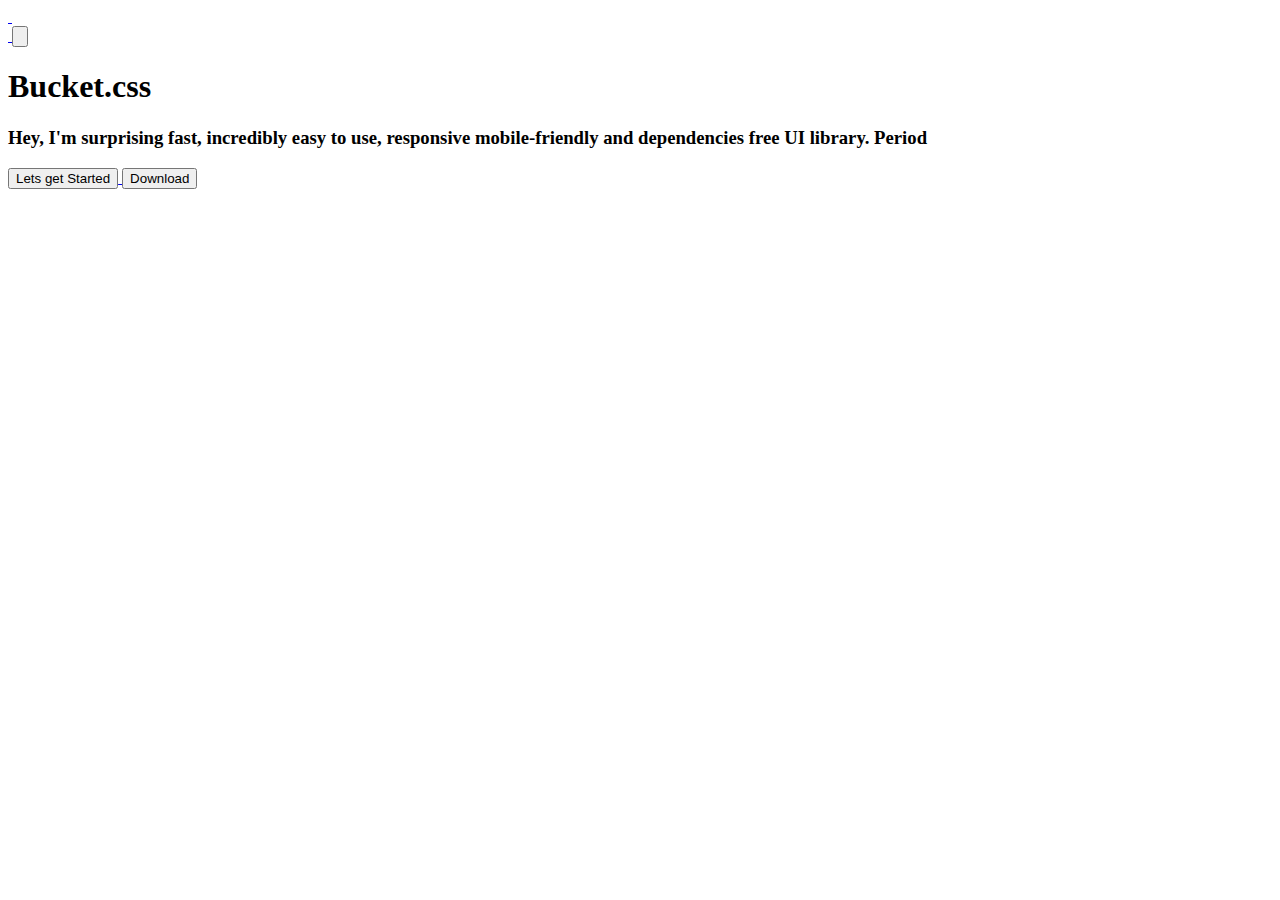
==== index.html @ 5737fb3f "resolve ui issues" ====
<!DOCTYPE html>
<html lang="en">
<head>
    <meta charset="UTF-8">
    <meta http-equiv="X-UA-Compatible" content="IE=edge">
    <meta name="viewport" content="width=device-width, initial-scale=1.0">
    <link rel="preconnect" href="https://fonts.gstatic.com">
    <link href="https://fonts.googleapis.com/css2?family=Lato:wght@300;400;700&display=swap" rel="stylesheet">
    <link rel="stylesheet" href="./css/prism.css">
    <link rel="stylesheet" href="./css/bucket.css">
    <link rel="stylesheet" href="./css/home.css">
    <link rel="shortcut icon" href="./assests/favicon.svg" type="image/x-icon">
    <meta name="color-scheme" content="dark light">
    <title>Bucket CSS | Home</title>
</head>
<body>
<main class="col w12  jst-ctr alg-ctr">
    <div class="pos-f-l bck">
        <a href="../index.html">
            <img src="../assests/bucket-logo.svg" class="md-hide" alt="">
            <img src="../assests/favicon.svg" class="md-dis" alt="">
        </a>
    </div>
    <div class="pos-f-r row">
        <a href="https://github.com/GagandeepSingh0115/bucket.css" target="_blank" class="link-btn mag-r-8 "  >
            <img src="./assests/github.svg" alt="">
        </a>
        <button class="link-btn" id='theme-toggle'>
            <img src="../assests/moon.svg" id='toogle-img' alt="">
        </button>
    </div>
    <h1>Bucket.css</h1>
    <h3 class=" sm-w10 w6 txt-ctr" >Hey, I'm surprising fast, incredibly easy to use, responsive mobile-friendly and dependencies free UI library. Period</h3>
    <div class="row sm-w12 md-w6 w4 jst-ctr mag-t-16 ">
        <a href="./documentation/index.html" class="mag-r-16">
            <button class="btn-pry-fil" >Lets get Started</button>
        </a>
        <a href="./bucket-css.rar" download>
            <button class="btn-pry" > Download </button>
        </a>
    </div>
</main>
    <script src="./js/darkmode.js" ></script>
</body>
</html>
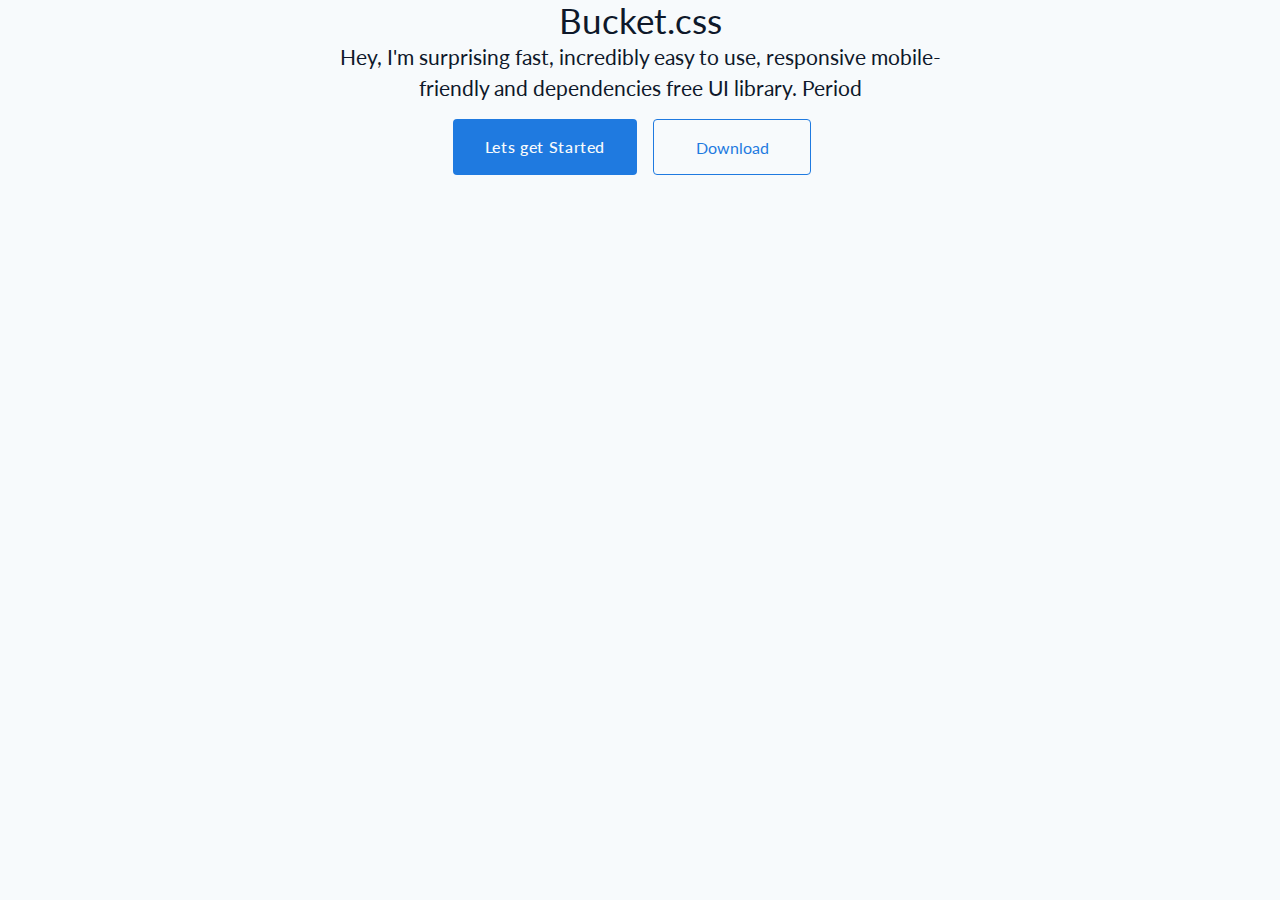
==== commit 08666785: "issues fixes" ====
--- a/index.html
+++ b/index.html
@@ -15,28 +15,28 @@
 </head>
 <body>
 <main class="col w12  jst-ctr alg-ctr">
-    <div class="pos-f-l bck">
+    <header class=" header w12 pos-f-t row alg-ctr jst-spa-btw pad-16">
         <a href="../index.html">
             <img src="../assests/bucket-logo.svg" class="md-hide" alt="">
             <img src="../assests/favicon.svg" class="md-dis" alt="">
         </a>
-    </div>
-    <div class="pos-f-r row">
-        <a href="https://github.com/GagandeepSingh0115/bucket.css" target="_blank" class="link-btn mag-r-8 "  >
-            <img src="./assests/github.svg" alt="">
-        </a>
-        <button class="link-btn" id='theme-toggle'>
-            <img src="../assests/moon.svg" id='toogle-img' alt="">
-        </button>
-    </div>
+        <div class="row">
+            <a href="https://github.com/GagandeepSingh0115/bucket.css" target="_blank" class="link-btn mag-r-8 "  >
+                <img src="../assests/github.svg" alt="">
+            </a>
+            <button class="link-btn" id='theme-toggle'>
+                <img src="../assests/moon.svg" id='toogle-img' alt="">
+            </button>
+        </div>
+    </header>
     <h1>Bucket.css</h1>
     <h3 class=" sm-w10 w6 txt-ctr" >Hey, I'm surprising fast, incredibly easy to use, responsive mobile-friendly and dependencies free UI library. Period</h3>
     <div class="row sm-w12 md-w6 w4 jst-ctr mag-t-16 ">
-        <a href="./documentation/index.html" class="mag-r-16">
-            <button class="btn-pry-fil" >Lets get Started</button>
-        </a>
-        <a href="./bucket-css.rar" download>
-            <button class="btn-pry" > Download </button>
+        <button onclick="window.location.href='./documentation/index.html'" class="btn-pry-fil bor-rad-4 row jst-ctr alg-ctr mag-r-16">
+            Lets get Started
+        </button>
+        <a class="btn-pry bor-rad-4 row jst-ctr alg-ctr mag-r-16"  download="./bucket-css.rar" >
+            Download
         </a>
     </div>
 </main>
--- a/css/bucket.css
+++ b/css/bucket.css
@@ -0,0 +1,149 @@
+@import url('./helper.css');
+@import url('./components.css');
+*{
+    padding: 0px;
+    margin: 0px;
+    box-sizing: border-box;
+}
+
+body{
+
+    --primary-dark: #1E40AF;
+    --primary-default: #1f7ae0;
+    --primary-light:#3B82F6;
+
+    --grey-dark:#374151;
+    --grey-default:#6B7280;
+    --grey-light:#D1D5DB;
+    --grey-opac:#d1d5db7e;
+
+
+    --red-dark:#B91C1C;
+    --red-default:#DC2626;
+    --red-light:#EF4444;
+
+    --yellow-dark:#FACC15;
+    --yellow-default:#FACC15;
+    --yellow-light:#FDE047;
+
+    --green-dark:#166534;
+    --green-default:#16A34A;
+    --green-light:#22C55E;
+    
+    --sm-pd: 0.5rem 3vw;
+    
+    --black:#111827;
+    --inner-text:#f7fafc;
+    --background:#f7fafc;
+    --inner-backgound: transparent ;
+    --foreground:#0e182a;
+    font-family: 'Lato', sans-serif;
+    background-color: var(--background);
+    color: var(--foreground);
+    font-size:16px;
+}
+body.dark-theme{
+    --primary-dark: #1E40AF;
+    --primary-default: #1f7ae0;
+    --primary-light:#3B82F6;
+
+    --grey-dark:#111827;
+    --grey-default:#f7fafce1;
+    --grey-light:#a5a9af85;
+    --grey-opac:#a5a9afb4;
+    
+    --red-dark:#991B1B;
+    --red-default:#B91C1C;
+    --red-light:#DC2626;
+
+    --yellow-dark:#92400E;
+    --yellow-default:#B45309;
+    --yellow-light:#D97706;
+
+    --green-dark:#065F46;
+    --green-default:#047857;
+    --green-light:#059669;
+    
+    --black:#0e182a;
+    --inner-text:#f7fafc;
+    --background:#0e182a;
+    --inner-backgound:#142138;
+    --foreground:#f7fafc;
+    
+    --sm-pd: 0.5rem 3vw;
+    font-family: 'Lato', sans-serif;
+    background-color: var(--background);
+    color: var(--foreground);
+    font-size:16px;
+}
+
+@media (prefers-color-scheme: dark) {
+    body {
+        --primary-dark: #1E40AF;
+        --primary-default: #1f7ae0;
+        --primary-light:#3B82F6;
+
+        --grey-dark:#111827;
+        --grey-default:#f7fafce1;
+        --grey-light:#a5a9af85;
+        --grey-opac:#37415150;
+        
+        --red-dark:#991B1B;
+        --red-default:#B91C1C;
+        --red-light:#DC2626;
+
+        --yellow-dark:#92400E;
+        --yellow-default:#B45309;
+        --yellow-light:#D97706;
+
+        --green-dark:#065F46;
+        --green-default:#047857;
+        --green-light:#059669;
+        
+        --black:#0e182a;
+        --inner-text:#f7fafc;
+        --background:#0e182a;
+        --foreground:#f7fafc;
+        
+        --sm-pd: 0.5rem 3vw;
+        font-family: 'Lato', sans-serif;
+        background-color: var(--background);
+        color: var(--foreground);
+        font-size:16px;
+    }
+
+    body.light-theme {
+        --primary-dark: #1E40AF;
+        --primary-default: #1f7ae0;
+        --primary-light:#3B82F6;
+
+        --grey-dark:#374151;
+        --grey-default:#6B7280;
+        --grey-light:#D1D5DB;
+        --grey-opac:#d1d5db7e;
+
+
+        --red-dark:#B91C1C;
+        --red-default:#DC2626;
+        --red-light:#EF4444;
+
+        --yellow-dark:#FACC15;
+        --yellow-default:#FACC15;
+        --yellow-light:#FDE047;
+
+        --green-dark:#166534;
+        --green-default:#16A34A;
+        --green-light:#22C55E;
+        
+        --sm-pd: 0.5rem 3vw;
+        
+        --black:#111827;
+        --inner-text:#f7fafc;
+        --background:#f7fafc;
+        --foreground:#0e182a;
+        font-family: 'Lato', sans-serif;
+        background-color: var(--background);
+        color: var(--foreground);
+        font-size:16px;
+    }
+}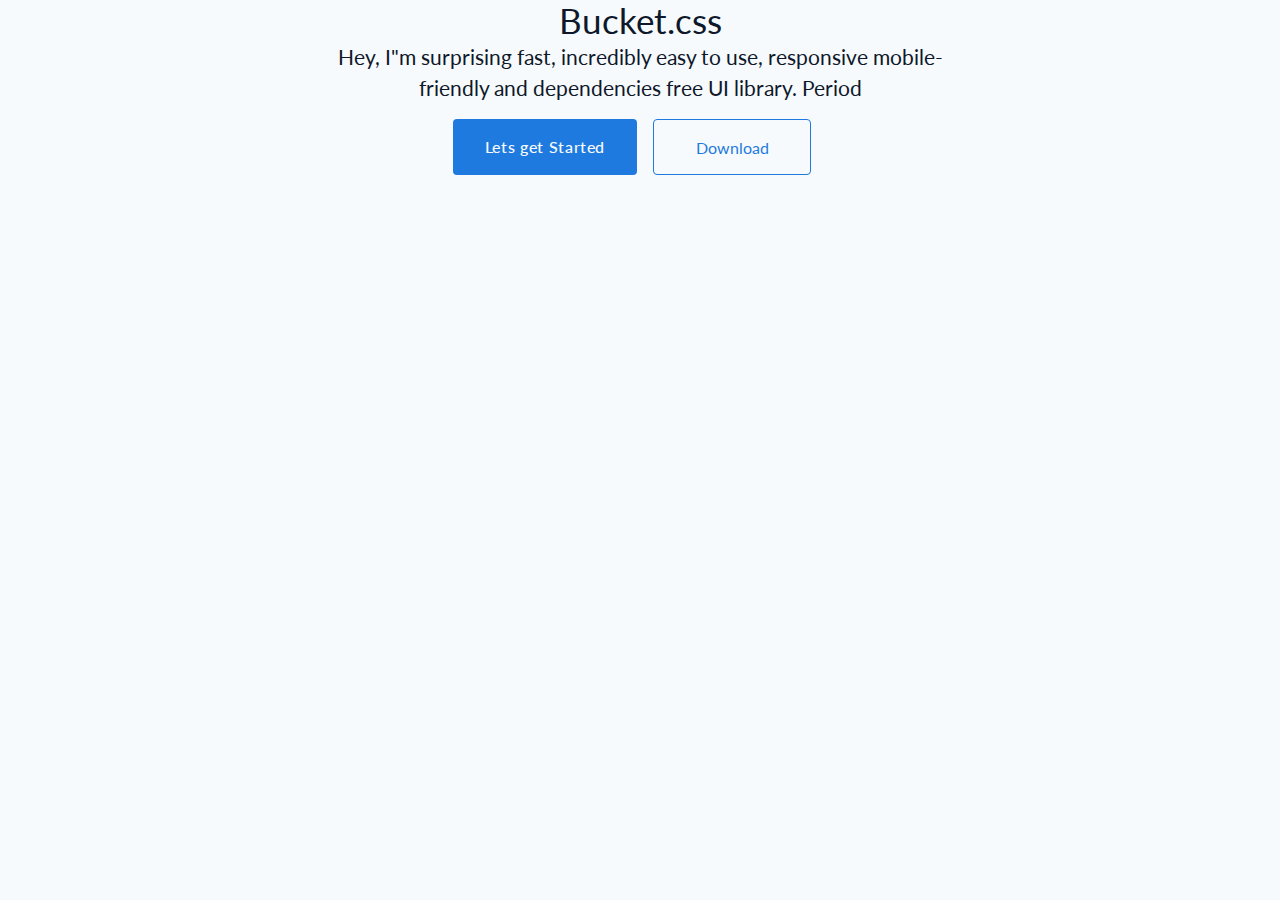
==== commit 0055175c: "name issues fixes" ====
--- a/index.html
+++ b/index.html
@@ -6,36 +6,36 @@
     <meta name="viewport" content="width=device-width, initial-scale=1.0">
     <link rel="preconnect" href="https://fonts.gstatic.com">
     <link href="https://fonts.googleapis.com/css2?family=Lato:wght@300;400;700&display=swap" rel="stylesheet">
+    <link rel="stylesheet" href="./css/bucket-minify.css">
     <link rel="stylesheet" href="./css/prism.css">
-    <link rel="stylesheet" href="./css/bucket.css">
     <link rel="stylesheet" href="./css/home.css">
     <link rel="shortcut icon" href="./assests/favicon.svg" type="image/x-icon">
     <meta name="color-scheme" content="dark light">
     <title>Bucket CSS | Home</title>
 </head>
 <body>
-<main class="col w12  jst-ctr alg-ctr">
-    <header class=" header w12 pos-f-t row alg-ctr jst-spa-btw pad-16">
+<main class="column w12  justify-center align-center">
+    <header class=" header w12 pos-f-t row align-center justify-spa-btw padding-16">
         <a href="../index.html">
             <img src="../assests/bucket-logo.svg" class="md-hide" alt="">
             <img src="../assests/favicon.svg" class="md-dis" alt="">
         </a>
         <div class="row">
-            <a href="https://github.com/GagandeepSingh0115/bucket.css" target="_blank" class="link-btn mag-r-8 "  >
+            <a href="https://github.com/GagandeepSingh0115/bucket.css" target="_blank" class="btn-link margin-r-8 "  >
                 <img src="../assests/github.svg" alt="">
             </a>
-            <button class="link-btn" id='theme-toggle'>
-                <img src="../assests/moon.svg" id='toogle-img' alt="">
+            <button class="btn-link" id="theme-toggle">
+                <img src="../assests/moon.svg" id="toogle-img" alt="">
             </button>
         </div>
     </header>
     <h1>Bucket.css</h1>
-    <h3 class=" sm-w10 w6 txt-ctr" >Hey, I'm surprising fast, incredibly easy to use, responsive mobile-friendly and dependencies free UI library. Period</h3>
-    <div class="row sm-w12 md-w6 w4 jst-ctr mag-t-16 ">
-        <button onclick="window.location.href='./documentation/index.html'" class="btn-pry-fil bor-rad-4 row jst-ctr alg-ctr mag-r-16">
+    <h3 class=" sm-w10 w6 text-center" >Hey, I"m surprising fast, incredibly easy to use, responsive mobile-friendly and dependencies free UI library. Period</h3>
+    <div class="row sm-w12 md-w6 w4 justify-center margin-t-16 ">
+        <button onclick="window.location.href='./documentation/index.html'" class="btn-pry-fil bor-rad-4 row justify-center align-center margin-r-16">
             Lets get Started
         </button>
-        <a class="btn-pry bor-rad-4 row jst-ctr alg-ctr mag-r-16"  download="./bucket-css.rar" >
+        <a href="./bucket.css.rar" class="btn-pry bor-rad-4 row justify-center align-center margin-r-16"  download="./bucket.css.rar" >
             Download
         </a>
     </div>
--- a/css/bucket-minify.css
+++ b/css/bucket-minify.css
@@ -0,0 +1 @@
+.avatar,.avatar-circle,.avatar-sqaure,.sm-avatar-circle,.sm-avatar-sqaure{position:relative;padding:4px}.avatar-circle>h4,.avatar-sqaure>h4,.sm-avatar-circle>h4{border-radius:50%;background:var(--primary-light);display:-webkit-box;display:-ms-flexbox;display:flex;-webkit-box-pack:center;-ms-flex-pack:center;justify-content:center;-webkit-box-align:center;-ms-flex-align:center;align-items:center;width:2.5rem;height:2.5rem;color:var(--inner-text)}.avatar-sqaure>h4{border-radius:.25rem}.sm-avatar-circle>h4{width:2rem;height:2rem}.avatar-circle>img,.avatar-sqaure>img,.sm-avatar-circle>img,.sm-avatar-sqaure>img{-o-object-fit:cover;object-fit:cover;border-radius:50%}.avatar-sqaure>img{border-radius:.375rem}.sm-avatar-sqaure>img{border-radius:.25rem}.avatar-circle>img,.avatar-sqaure>img{width:2.5rem;height:2.5rem}.sm-avatar-circle>img,.sm-avatar-sqaure>img{width:32px;height:32px}.badge{position:absolute;display:-webkit-box;display:-ms-flexbox;display:flex;-webkit-box-align:center;-ms-flex-align:center;align-items:center;-webkit-box-pack:center;-ms-flex-pack:center;justify-content:center;padding:.125rem .25rem;bottom:.0625rem;left:65%;min-width:1rem;height:1rem;font-weight:700;font-size:.65rem;text-align:center;border-radius:.5rem;color:var(--inner-text);background:var(--red-dark);-webkit-box-shadow:0 0 0 .24em var(--background);box-shadow:0 0 0 .24em var(--background)}.btn-link,button{display:-webkit-box;display:-ms-flexbox;display:flex;-webkit-box-pack:center;-ms-flex-pack:center;justify-content:center;-webkit-box-align:center;-ms-flex-align:center;align-items:center;font:500 1rem/1.18em Lato,sans-serif;letter-spacing:.04em;-webkit-appearance:none;-moz-appearance:none;appearance:none;border-radius:4px;border:none;cursor:pointer}button:focus{outline:0}button:focus-visible{outline:0;-webkit-box-shadow:0 0 1px .09rem var(--primary-default);box-shadow:0 0 1px .09rem var(--primary-default)}button.btn-dis{border:2px solid var(--grey-light);background:var(--background);color:var(--grey-default);pointer-events:none}button>.str-icon{margin-right:8px}button>.end-icon{margin-left:8px}.btn-pry,.btn-pry-fil{min-width:9.875rem;max-width:11.875rem;height:3.5rem;padding:.875rem 2rem}.sm-btn-pry,.sm-btn-pry-fil{font:400 .87rem/1.21em Lato,sans-serif;letter-spacing:normal;padding:.56rem 1rem}.btn-pry-fil,.sm-btn-pry-fil{border:var(--primary-default);background-color:var(--primary-default);color:var(--inner-text)}button:active{background-color:var(--primary-light)}.btn-pry,.sm-btn-pry{color:var(--primary-default);border:1px solid var(--primary-default);background-color:var(--background)}.btn-pry:active,.sm-btn-pry:active{color:var(--primary-light);background:var(--background);border:1px solid var(--primary-light)}.btn-flooting{position:fixed;bottom:1rem;right:1.3rem;z-index:99999;width:3.5rem;height:3.5rem;border-radius:50px;background:var(--primary-default)}.btn-icon{width:2rem;height:2rem;border-radius:1.2rem;background:var(--grey-light)}.btn-pry-fil.btn-dis,.sm-btn-pry-fil.btn-dis{border:2px solid var(--grey-light);background:var(--grey-light);color:var(--grey-default);pointer-events:none}.btn-link{background:0 0;padding:.5rem .5rem;position:relative;color:inherit}.btn-link:hover{background:var(--grey-opac)}.card{position:relative;width:15rem;background:var(--inner-background)}.card>img{-o-object-fit:cover;object-fit:cover;height:12rem}.card>.card-badge{position:absolute;top:.5rem;left:.5rem;padding:.3rem .5rem;font-size:.75rem;line-height:1em;color:var(--inner-text);border-radius:1.25rem;background:var(--red-default)}.card>.card-title{position:relative;padding:1rem .5rem .5rem .5rem}.card>.card-title>button{height:2rem;margin-top:.5rem}.ovr-flw>.card-title{position:absolute;bottom:0;color:var(--inner-text)}.card>.card-wish{position:absolute;right:.5rem;bottom:3.375rem;background:var(--grey-light)}.card>.card-ratg{position:absolute;top:.6875rem;right:.5rem;padding:.125rem .25rem;border-radius:.25rem;background:var(--yellow-default)}.card-ratg>img{width:1.16rem}.card-vertical{-webkit-box-orient:horizontal;-webkit-box-direction:normal;-ms-flex-direction:row;flex-direction:row;width:21.25rem;height:7.5rem}.card-vertical>img{height:100%}.card-vertical>.card-title{padding:7px 8px}.card.card-vertical>.card-wish{right:.6rem;bottom:.7rem}.card-vertical .card-title>button{margin-top:1.2rem}.card.ovr-flw{overflow:hidden;min-height:18.75rem;background:0 0}.ovr-flw::before{position:absolute;content:"";width:100%;height:100%;background:-webkit-gradient(linear,left top,left bottom,color-stop(36.25%,rgba(87,159,116,0)),to(#000000bd));background:-o-linear-gradient(top,rgba(87,159,116,0) 36.25%,#000000bd 100%);background:linear-gradient(180deg,rgba(87,159,116,0) 36.25%,#000000bd 100%)}.ovr-flw>img{position:absolute;z-index:-1;height:100%}h1,h2,h3,h4,h5,h6{font-weight:400;line-height:1.5em}h1{font-size:2.2rem;line-height:1.16em}h2{font-size:1.5rem}h3{font-size:1.3rem}h4{font-size:1.125rem}h5{font-size:1rem}h6{font-size:.875rem}p{font-size:1rem;line-height:1.618em}.text-right{text-align:right}.text-center{text-align:center}.text-left{text-align:left}.text-justify{text-align:justify}.grey-color{color:var(--grey-default)}.text-line-thro{-webkit-text-decoration-line:line-through;text-decoration-line:line-through}input[type=password],input[type=text]{padding:.68rem 1rem;border:1px solid var(--primary-default);border-radius:4px;font-family:Lato,sans-serif;-webkit-appearance:none;-moz-appearance:none;appearance:none;font-size:1rem;line-height:1.14em;letter-spacing:.05em;color:var(--foreground);background-color:var(--grey-opac)}input::-webkit-input-placeholder{color:var(--grey-default)}input::-moz-placeholder{color:var(--grey-default)}input:-ms-input-placeholder{color:var(--grey-default)}input::-ms-input-placeholder{color:var(--grey-default)}input::placeholder{color:var(--grey-default)}input+.text-help{color:var(--primary-light);font-size:.75rem;padding:5px 1rem}input:focus{outline:0;-webkit-box-shadow:0 0 0 .05rem var(--primary-default);box-shadow:0 0 0 .05rem var(--primary-default);border:1px solid var(--primary-default)}input+.text-help{display:none;font-size:.75rem;padding:5px 1rem}input:focus+.text-help{display:block;-webkit-animation:uptodown .2s linear;animation:uptodown .2s linear}@-webkit-keyframes uptodown{0%{-webkit-transform:translate(0 ,-10px);transform:translate(0 ,-10px);opacity:0}100%{-webkit-transform:translate(0);transform:translate(0);opacity:1}}@keyframes uptodown{0%{-webkit-transform:translate(0 ,-10px);transform:translate(0 ,-10px);opacity:0}100%{-webkit-transform:translate(0);transform:translate(0);opacity:1}}.text-err-area{border:1px solid var(--red-default)!important}.text-err-area:focus{outline:0;border:1px solid var(--red-default);-webkit-box-shadow:none;box-shadow:none}.text-err-area+.text-err{font-size:.75rem;padding:5px 1rem;color:var(--red-default)}input[type=checkbox],input[type=radio]{visibility:hidden}.check{width:1rem;height:1rem;border:2px solid var(--primary-dark);display:-webkit-box;display:-ms-flexbox;display:flex;-webkit-box-align:center;-ms-flex-align:center;align-items:center;-webkit-box-pack:center;-ms-flex-pack:center;justify-content:center;cursor:pointer}input[type=radio]~.check{border-radius:16px}input[type=checkbox]~.check{border-radius:.25rem}input[type=radio]:checked~.check::after{content:"";background:var(--primary-dark);width:80%;height:80%;border-radius:50%;border-radius:none}input[type=checkbox]:checked~.check::after{content:"";background:var(--primary-dark);width:80%;height:80%;border-radius:.1rem;border-radius:none}.snakbar,.snakbar-err,.snakbar-suc,.snakbar-war{display:-webkit-box;display:-ms-flexbox;display:flex;position:relative;-webkit-box-align:center;-ms-flex-align:center;align-items:center;padding:0 1rem;height:3rem;width:21.25rem;color:#fff;background:#4a4a4a;border-radius:4px}.pos-f-r{position:fixed;z-index:9999;top:1.5rem;right:2rem;-webkit-animation:snkbarmoverRight .2s linear 50ms;animation:snkbarmoverRight .2s linear 50ms}.pos-f-l{position:fixed;top:1.5rem;left:2rem;-webkit-animation:snkbarmoverLeft .2s linear 50ms;animation:snkbarmoverLeft .2s linear 50ms}.pos-f-t{position:fixed;top:0;left:0;-webkit-animation:snkbarmoverTop .2s linear 50ms;animation:snkbarmoverTop .2s linear 50ms}@-webkit-keyframes snkbarmoverRight{0%{-webkit-transform:translate(30px ,0);transform:translate(30px ,0);opacity:0}100%{-webkit-transform:translate(0);transform:translate(0);opacity:1}}@keyframes snkbarmoverRight{0%{-webkit-transform:translate(30px ,0);transform:translate(30px ,0);opacity:0}100%{-webkit-transform:translate(0);transform:translate(0);opacity:1}}@-webkit-keyframes snkbarmoverLeft{0%{-webkit-transform:translate(-30px ,0);transform:translate(-30px ,0);opacity:0}100%{-webkit-transform:translate(0);transform:translate(0);opacity:1}}@keyframes snkbarmoverLeft{0%{-webkit-transform:translate(-30px ,0);transform:translate(-30px ,0);opacity:0}100%{-webkit-transform:translate(0);transform:translate(0);opacity:1}}@-webkit-keyframes snkbarmoverTop{0%{-webkit-transform:translate(0 ,-30px);transform:translate(0 ,-30px);opacity:0}100%{-webkit-transform:translate(0);transform:translate(0);opacity:1}}@keyframes snkbarmoverTop{0%{-webkit-transform:translate(0 ,-30px);transform:translate(0 ,-30px);opacity:0}100%{-webkit-transform:translate(0);transform:translate(0);opacity:1}}.snakbar-err>h5,.snakbar-suc>h5,.snakbar-war>h5{margin-left:8px}.snakbar-err>button,.snakbar-suc>button,.snakbar-war>button,.snakbar>button{color:inherit;position:absolute;right:8px}.snakbar-err{background:var(--red-default)}.snakbar-war{background:var(--yellow-default)}.snakbar-suc{background:var(--primary-light)}.nav{padding:.8rem 1rem;width:100%;height:4.5rem;background:var(--grey-opac)}.nav-logo{width:3.2rem}.nav-logo>img{width:100%}.nav>.nav-links{position:relative}#hambuger-expand,.nav #drop-down #drop-down-menu{display:none;text-align:left;width:12.5rem;position:absolute;top:100%;right:0;background:var(--background);border:1px solid var(--grey-light);border-radius:.25rem}#drop-down-menu li,#hambuger-expand li{padding:.35rem 1rem}.model-container{display:none;width:100vw;height:100vh;background:var(--grey-opac);z-index:9999}.model{padding:18px;max-width:33.75rem;background:var(--background)}.pos-r{position:relative}.pos-a{position:absolute}.dir-res{-webkit-box-orient:horizontal;-webkit-box-direction:reverse;-ms-flex-direction:row-reverse;flex-direction:row-reverse}.padding-4{padding:.25rem}.padding-8{padding:.5rem}.padding-16{padding:1rem}.padding-32{padding:2rem}.padding-64{padding:4rem}.padding-l-4{padding-left:.25rem}.padding-l-8{padding-left:.5rem}.padding-l-16{padding-left:1rem}.padding-l-32{padding-left:2rem}.padding-l-64{padding-left:4rem}.padding-r-4{padding-right:.25rem}.padding-r-8{padding-right:.5rem}.padding-r-16{padding-right:1rem}.padding-r-32{padding-right:2rem}.padding-r-64{padding-right:4rem}.padding-t-4{padding-top:.25rem}.padding-t-8{padding-top:.5rem}.padding-t-16{padding-top:1rem}.padding-t-32{padding-top:2rem}.padding-t-64{padding-top:4rem}.padding-b-4{padding-bottom:.25rem}.padding-b-8{padding-bottom:.5rem}.padding-b-16{padding-bottom:1rem}.padding-b-32{padding-bottom:2rem}.padding-b-64{padding-bottom:4rem}.margin-8{margin:.5rem}.margin-16{margin:1rem}.margin-32{margin:2rem}.margin-64{margin:4rem}.margin-l-4{margin-left:.25rem}.margin-l-8{margin-left:.5rem}.margin-l-16{margin-left:1rem}.margin-l-32{margin-left:2rem}.margin-l-64{margin-left:4rem}.margin-r-4{margin-right:.25rem}.margin-r-8{margin-right:.5rem}.margin-r-16{margin-right:1rem}.margin-r-32{margin-right:2rem}.margin-r-64{margin-right:4rem}.margin-t-4{margin-top:.25rem}.margin-t-8{margin-top:.5rem}.margin-t-16{margin-top:1rem}.margin-t-32{margin-top:2rem}.margin-t-64{margin-top:4rem}.margin-b-4{margin-bottom:.25rem}.margin-b-8{margin-bottom:.5rem}.margin-b-16{margin-bottom:1rem}.margin-b-32{margin-bottom:2rem}.margin-b-64{margin-bottom:4rem}.bold{font-weight:700}.bor-rad-4{border-radius:.25rem}.bor-rad-8{border-radius:.5rem}.bor-sol{border:1px solid var(--grey-light)}.box-shd{-webkit-box-shadow:0 0 2px 0 rgb(0 0 0 / 18%),0 1px 3px 0 rgb(0 0 0 / 7%),0 4px 10px 0 rgb(0 0 0 / 10%);box-shadow:0 0 2px 0 rgb(0 0 0 / 18%),0 1px 3px 0 rgb(0 0 0 / 7%),0 4px 10px 0 rgb(0 0 0 / 10%)}.hov-box-shd:hover{-webkit-box-shadow:0 0 2px 0 rgb(0 0 0 / 18%),0 1px 3px 0 rgb(0 0 0 / 7%),0 4px 10px 0 rgb(0 0 0 / 10%);box-shadow:0 0 2px 0 rgb(0 0 0 / 18%),0 1px 3px 0 rgb(0 0 0 / 7%),0 4px 10px 0 rgb(0 0 0 / 10%)}ul{list-style:none}a,a:active,a:focus,a:hover,a:visited{text-decoration:none;color:inherit}a:focus{outline:0;-webkit-box-shadow:0 0 1px .09rem var(--primary-default);box-shadow:0 0 1px .09rem var(--primary-default)}.pos-a{position:absolute}.pos-f{position:fixed;top:0;left:0}.container{width:100%}.column,.row{display:-webkit-box;display:-ms-flexbox;display:flex}.column{-webkit-box-orient:vertical;-webkit-box-direction:normal;-ms-flex-direction:column;flex-direction:column}.w1{width:8.333%}.w2{width:16.666%}.w3{width:24.99%}.w4{width:33.332%}.w5{width:41.665%}.w6{width:50%}.w7{width:58.331%}.w8{width:66.664%}.w9{width:74.997%}.w10{width:83.333%}.w11{width:91.663%}.w12{width:100%}.justify-start{-webkit-box-pack:start;-ms-flex-pack:start;justify-content:flex-start}.justify-center{-webkit-box-pack:center;-ms-flex-pack:center;justify-content:center}.justify-around{-ms-flex-pack:distribute;justify-content:space-around}.justify-spa-btw{-webkit-box-pack:justify;-ms-flex-pack:justify;justify-content:space-between}.justify-evenly{-webkit-box-pack:space-evenly;-ms-flex-pack:space-evenly;justify-content:space-evenly}.justify-end{-webkit-box-pack:end;-ms-flex-pack:end;justify-content:flex-end}.align-start{-webkit-box-align:start;-ms-flex-align:start;align-items:flex-start}.align-center{-webkit-box-align:center;-ms-flex-align:center;align-items:center}.align-end{-webkit-box-align:end;-ms-flex-align:end;align-items:flex-end}.warp{-ms-flex-wrap:wrap;flex-wrap:wrap}.hide{display:none}.dis{display:block}.md-dis{display:none}.sm-dis{display:none}@media (max-width:900px){:root{font-size:14px}.md-w1{width:8.333%}.md-w2{width:16.666%}.md-w3{width:24.99%}.md-w4{width:33.332%}.md-w5{width:41.665%}.md-w6{width:50%}.md-w7{width:58.331%}.md-w8{width:66.664%}.md-w9{width:74.997%}.md-w10{width:83.333%}.md-w11{width:91.663%}.md-w12{width:100%}.md-justify-start{-webkit-box-pack:start;-ms-flex-pack:start;justify-content:flex-start}.md-justify-center{-webkit-box-pack:center;-ms-flex-pack:center;justify-content:center}.md-justify-around{-ms-flex-pack:distribute;justify-content:space-around}.md-justify-evenly{-webkit-box-pack:space-evenly;-ms-flex-pack:space-evenly;justify-content:space-evenly}.md-justify-end{-webkit-box-pack:end;-ms-flex-pack:end;justify-content:flex-end}.md-align-start{-webkit-box-align:start;-ms-flex-align:start;align-items:flex-start}.md-align-center{-webkit-box-align:center;-ms-flex-align:center;align-items:center}.md-align-end{-webkit-box-align:end;-ms-flex-align:end;align-items:flex-end}.md-warp{-ms-flex-wrap:wrap;flex-wrap:wrap}.md-hide{display:none}.md-dis{display:block}}@media (max-width:600px){:root{font-size:12px}.sm-w1{width:8.333%}.sm-w2{width:16.666%}.sm-w3{width:24.99%}.sm-w4{width:33.332%}.sm-w5{width:41.665%}.sm-w6{width:50%}.sm-w7{width:58.331%}.sm-w8{width:66.664%}.sm-w9{width:74.997%}.sm-w10{width:83.333%}.sm-w11{width:91.663%}.sm-w12{width:100%}.sm-justify-start{-webkit-box-pack:start;-ms-flex-pack:start;justify-content:flex-start}.sm-justify-center{-webkit-box-pack:center;-ms-flex-pack:center;justify-content:center}.sm-justify-around{-ms-flex-pack:distribute;justify-content:space-around}.sm-justify-evenly{-webkit-box-pack:space-evenly;-ms-flex-pack:space-evenly;justify-content:space-evenly}.sm-justify-end{-webkit-box-pack:end;-ms-flex-pack:end;justify-content:flex-end}.sm-align-start{-webkit-box-align:start;-ms-flex-align:start;align-items:flex-start}.sm-align-center{-webkit-box-align:center;-ms-flex-align:center;align-items:center}.sm-align-end{-webkit-box-align:end;-ms-flex-align:end;align-items:flex-end}.sm-warp{-ms-flex-wrap:wrap;flex-wrap:wrap}.sm-hide{display:none}.sm-dis{display:block}}*{padding:0;margin:0;-webkit-box-sizing:border-box;box-sizing:border-box}body{--primary-dark:#1E40AF;--primary-default:#1f7ae0;--primary-light:#3B82F6;--grey-dark:#374151;--grey-default:#6B7280;--grey-light:#D1D5DB;--grey-opac:#eeeeeea1;--red-dark:#B91C1C;--red-default:#DC2626;--red-light:#EF4444;--yellow-dark:#e4b601;--yellow-default:#FACC15;--yellow-light:#FDE047;--black:#111827;--inner-text:#f7fafc;--background:#f7fafc;--inner-background:transparent;--foreground:#0e182a;background-color:var(--background);color:var(--foreground);font-family:Lato,sans-serif;font-size:16px}body.dark-theme{--primary-dark:#1E40AF;--primary-default:#1f7ae0;--primary-light:#3B82F6;--grey-dark:#111827;--grey-default:#f7fafce1;--grey-light:#a5a9af85;--grey-opac:#a5a9afb4;--red-dark:#991B1B;--red-default:#B91C1C;--red-light:#DC2626;--yellow-dark:#92400E;--yellow-default:#B45309;--yellow-light:#D97706;--black:#0e182a;--inner-text:#f7fafc;--background:#0e182a;--inner-background:#142138;--foreground:#f7fafc}@media (prefers-color-scheme:dark){body{--primary-dark:#1E40AF;--primary-default:#1f7ae0;--primary-light:#3B82F6;--grey-dark:#111827;--grey-default:#f7fafce1;--grey-light:#a5a9af85;--grey-opac:#37415150;--red-dark:#991B1B;--red-default:#B91C1C;--red-light:#DC2626;--yellow-dark:#92400E;--yellow-default:#B45309;--yellow-light:#D97706;--black:#0e182a;--inner-text:#f7fafc;--background:#0e182a;--foreground:#f7fafc}body.light-theme{--primary-dark:#1E40AF;--primary-default:#1f7ae0;--primary-light:#3B82F6;--grey-dark:#374151;--grey-default:#6B7280;--grey-light:#D1D5DB;--grey-opac:#d1d5db7e;--red-dark:#B91C1C;--red-default:#DC2626;--red-light:#EF4444;--yellow-dark:#e4b601;--yellow-default:#FACC15;--yellow-light:#FDE047;--black:#111827;--inner-text:#f7fafc;--background:#f7fafc;--foreground:#0e182a}}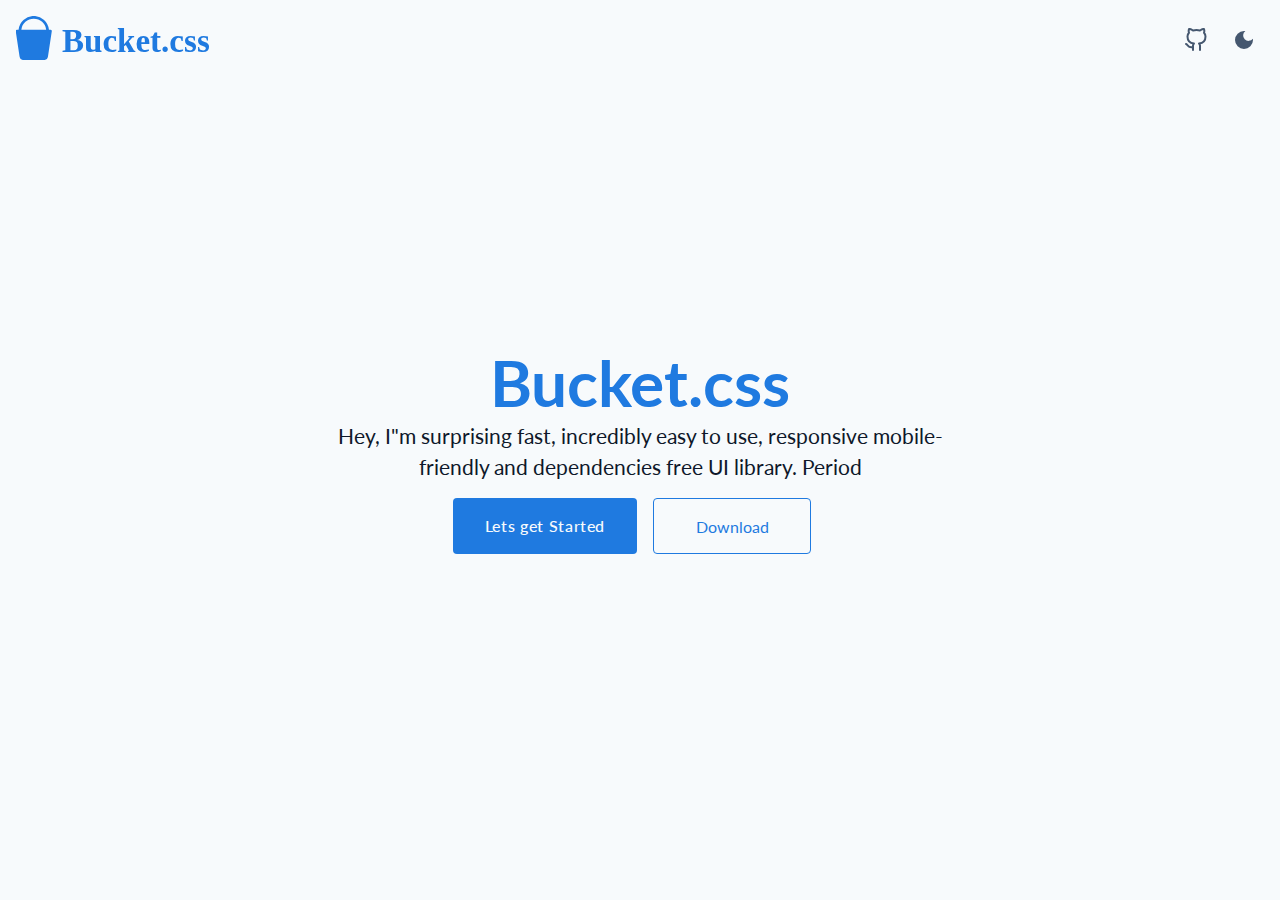
==== commit 4753b761: "grid-fixes" ====
--- a/index.html
+++ b/index.html
@@ -15,7 +15,7 @@
 </head>
 <body>
 <main class="column w12  justify-center align-center">
-    <header class=" header w12 pos-f-t row align-center justify-spa-btw padding-16">
+    <header class=" header w12 pos-f-t row align-center justify-between padding-16">
         <a href="../index.html">
             <img src="../assests/bucket-logo.svg" class="md-hide" alt="">
             <img src="../assests/favicon.svg" class="md-dis" alt="">
--- a/css/bucket-minify.css
+++ b/css/bucket-minify.css
@@ -1 +1 @@
-.avatar,.avatar-circle,.avatar-sqaure,.sm-avatar-circle,.sm-avatar-sqaure{position:relative;padding:4px}.avatar-circle>h4,.avatar-sqaure>h4,.sm-avatar-circle>h4{border-radius:50%;background:var(--primary-light);display:-webkit-box;display:-ms-flexbox;display:flex;-webkit-box-pack:center;-ms-flex-pack:center;justify-content:center;-webkit-box-align:center;-ms-flex-align:center;align-items:center;width:2.5rem;height:2.5rem;color:var(--inner-text)}.avatar-sqaure>h4{border-radius:.25rem}.sm-avatar-circle>h4{width:2rem;height:2rem}.avatar-circle>img,.avatar-sqaure>img,.sm-avatar-circle>img,.sm-avatar-sqaure>img{-o-object-fit:cover;object-fit:cover;border-radius:50%}.avatar-sqaure>img{border-radius:.375rem}.sm-avatar-sqaure>img{border-radius:.25rem}.avatar-circle>img,.avatar-sqaure>img{width:2.5rem;height:2.5rem}.sm-avatar-circle>img,.sm-avatar-sqaure>img{width:32px;height:32px}.badge{position:absolute;display:-webkit-box;display:-ms-flexbox;display:flex;-webkit-box-align:center;-ms-flex-align:center;align-items:center;-webkit-box-pack:center;-ms-flex-pack:center;justify-content:center;padding:.125rem .25rem;bottom:.0625rem;left:65%;min-width:1rem;height:1rem;font-weight:700;font-size:.65rem;text-align:center;border-radius:.5rem;color:var(--inner-text);background:var(--red-dark);-webkit-box-shadow:0 0 0 .24em var(--background);box-shadow:0 0 0 .24em var(--background)}.btn-link,button{display:-webkit-box;display:-ms-flexbox;display:flex;-webkit-box-pack:center;-ms-flex-pack:center;justify-content:center;-webkit-box-align:center;-ms-flex-align:center;align-items:center;font:500 1rem/1.18em Lato,sans-serif;letter-spacing:.04em;-webkit-appearance:none;-moz-appearance:none;appearance:none;border-radius:4px;border:none;cursor:pointer}button:focus{outline:0}button:focus-visible{outline:0;-webkit-box-shadow:0 0 1px .09rem var(--primary-default);box-shadow:0 0 1px .09rem var(--primary-default)}button.btn-dis{border:2px solid var(--grey-light);background:var(--background);color:var(--grey-default);pointer-events:none}button>.str-icon{margin-right:8px}button>.end-icon{margin-left:8px}.btn-pry,.btn-pry-fil{min-width:9.875rem;max-width:11.875rem;height:3.5rem;padding:.875rem 2rem}.sm-btn-pry,.sm-btn-pry-fil{font:400 .87rem/1.21em Lato,sans-serif;letter-spacing:normal;padding:.56rem 1rem}.btn-pry-fil,.sm-btn-pry-fil{border:var(--primary-default);background-color:var(--primary-default);color:var(--inner-text)}button:active{background-color:var(--primary-light)}.btn-pry,.sm-btn-pry{color:var(--primary-default);border:1px solid var(--primary-default);background-color:var(--background)}.btn-pry:active,.sm-btn-pry:active{color:var(--primary-light);background:var(--background);border:1px solid var(--primary-light)}.btn-flooting{position:fixed;bottom:1rem;right:1.3rem;z-index:99999;width:3.5rem;height:3.5rem;border-radius:50px;background:var(--primary-default)}.btn-icon{width:2rem;height:2rem;border-radius:1.2rem;background:var(--grey-light)}.btn-pry-fil.btn-dis,.sm-btn-pry-fil.btn-dis{border:2px solid var(--grey-light);background:var(--grey-light);color:var(--grey-default);pointer-events:none}.btn-link{background:0 0;padding:.5rem .5rem;position:relative;color:inherit}.btn-link:hover{background:var(--grey-opac)}.card{position:relative;width:15rem;background:var(--inner-background)}.card>img{-o-object-fit:cover;object-fit:cover;height:12rem}.card>.card-badge{position:absolute;top:.5rem;left:.5rem;padding:.3rem .5rem;font-size:.75rem;line-height:1em;color:var(--inner-text);border-radius:1.25rem;background:var(--red-default)}.card>.card-title{position:relative;padding:1rem .5rem .5rem .5rem}.card>.card-title>button{height:2rem;margin-top:.5rem}.ovr-flw>.card-title{position:absolute;bottom:0;color:var(--inner-text)}.card>.card-wish{position:absolute;right:.5rem;bottom:3.375rem;background:var(--grey-light)}.card>.card-ratg{position:absolute;top:.6875rem;right:.5rem;padding:.125rem .25rem;border-radius:.25rem;background:var(--yellow-default)}.card-ratg>img{width:1.16rem}.card-vertical{-webkit-box-orient:horizontal;-webkit-box-direction:normal;-ms-flex-direction:row;flex-direction:row;width:21.25rem;height:7.5rem}.card-vertical>img{height:100%}.card-vertical>.card-title{padding:7px 8px}.card.card-vertical>.card-wish{right:.6rem;bottom:.7rem}.card-vertical .card-title>button{margin-top:1.2rem}.card.ovr-flw{overflow:hidden;min-height:18.75rem;background:0 0}.ovr-flw::before{position:absolute;content:"";width:100%;height:100%;background:-webkit-gradient(linear,left top,left bottom,color-stop(36.25%,rgba(87,159,116,0)),to(#000000bd));background:-o-linear-gradient(top,rgba(87,159,116,0) 36.25%,#000000bd 100%);background:linear-gradient(180deg,rgba(87,159,116,0) 36.25%,#000000bd 100%)}.ovr-flw>img{position:absolute;z-index:-1;height:100%}h1,h2,h3,h4,h5,h6{font-weight:400;line-height:1.5em}h1{font-size:2.2rem;line-height:1.16em}h2{font-size:1.5rem}h3{font-size:1.3rem}h4{font-size:1.125rem}h5{font-size:1rem}h6{font-size:.875rem}p{font-size:1rem;line-height:1.618em}.text-right{text-align:right}.text-center{text-align:center}.text-left{text-align:left}.text-justify{text-align:justify}.grey-color{color:var(--grey-default)}.text-line-thro{-webkit-text-decoration-line:line-through;text-decoration-line:line-through}input[type=password],input[type=text]{padding:.68rem 1rem;border:1px solid var(--primary-default);border-radius:4px;font-family:Lato,sans-serif;-webkit-appearance:none;-moz-appearance:none;appearance:none;font-size:1rem;line-height:1.14em;letter-spacing:.05em;color:var(--foreground);background-color:var(--grey-opac)}input::-webkit-input-placeholder{color:var(--grey-default)}input::-moz-placeholder{color:var(--grey-default)}input:-ms-input-placeholder{color:var(--grey-default)}input::-ms-input-placeholder{color:var(--grey-default)}input::placeholder{color:var(--grey-default)}input+.text-help{color:var(--primary-light);font-size:.75rem;padding:5px 1rem}input:focus{outline:0;-webkit-box-shadow:0 0 0 .05rem var(--primary-default);box-shadow:0 0 0 .05rem var(--primary-default);border:1px solid var(--primary-default)}input+.text-help{display:none;font-size:.75rem;padding:5px 1rem}input:focus+.text-help{display:block;-webkit-animation:uptodown .2s linear;animation:uptodown .2s linear}@-webkit-keyframes uptodown{0%{-webkit-transform:translate(0 ,-10px);transform:translate(0 ,-10px);opacity:0}100%{-webkit-transform:translate(0);transform:translate(0);opacity:1}}@keyframes uptodown{0%{-webkit-transform:translate(0 ,-10px);transform:translate(0 ,-10px);opacity:0}100%{-webkit-transform:translate(0);transform:translate(0);opacity:1}}.text-err-area{border:1px solid var(--red-default)!important}.text-err-area:focus{outline:0;border:1px solid var(--red-default);-webkit-box-shadow:none;box-shadow:none}.text-err-area+.text-err{font-size:.75rem;padding:5px 1rem;color:var(--red-default)}input[type=checkbox],input[type=radio]{visibility:hidden}.check{width:1rem;height:1rem;border:2px solid var(--primary-dark);display:-webkit-box;display:-ms-flexbox;display:flex;-webkit-box-align:center;-ms-flex-align:center;align-items:center;-webkit-box-pack:center;-ms-flex-pack:center;justify-content:center;cursor:pointer}input[type=radio]~.check{border-radius:16px}input[type=checkbox]~.check{border-radius:.25rem}input[type=radio]:checked~.check::after{content:"";background:var(--primary-dark);width:80%;height:80%;border-radius:50%;border-radius:none}input[type=checkbox]:checked~.check::after{content:"";background:var(--primary-dark);width:80%;height:80%;border-radius:.1rem;border-radius:none}.snakbar,.snakbar-err,.snakbar-suc,.snakbar-war{display:-webkit-box;display:-ms-flexbox;display:flex;position:relative;-webkit-box-align:center;-ms-flex-align:center;align-items:center;padding:0 1rem;height:3rem;width:21.25rem;color:#fff;background:#4a4a4a;border-radius:4px}.pos-f-r{position:fixed;z-index:9999;top:1.5rem;right:2rem;-webkit-animation:snkbarmoverRight .2s linear 50ms;animation:snkbarmoverRight .2s linear 50ms}.pos-f-l{position:fixed;top:1.5rem;left:2rem;-webkit-animation:snkbarmoverLeft .2s linear 50ms;animation:snkbarmoverLeft .2s linear 50ms}.pos-f-t{position:fixed;top:0;left:0;-webkit-animation:snkbarmoverTop .2s linear 50ms;animation:snkbarmoverTop .2s linear 50ms}@-webkit-keyframes snkbarmoverRight{0%{-webkit-transform:translate(30px ,0);transform:translate(30px ,0);opacity:0}100%{-webkit-transform:translate(0);transform:translate(0);opacity:1}}@keyframes snkbarmoverRight{0%{-webkit-transform:translate(30px ,0);transform:translate(30px ,0);opacity:0}100%{-webkit-transform:translate(0);transform:translate(0);opacity:1}}@-webkit-keyframes snkbarmoverLeft{0%{-webkit-transform:translate(-30px ,0);transform:translate(-30px ,0);opacity:0}100%{-webkit-transform:translate(0);transform:translate(0);opacity:1}}@keyframes snkbarmoverLeft{0%{-webkit-transform:translate(-30px ,0);transform:translate(-30px ,0);opacity:0}100%{-webkit-transform:translate(0);transform:translate(0);opacity:1}}@-webkit-keyframes snkbarmoverTop{0%{-webkit-transform:translate(0 ,-30px);transform:translate(0 ,-30px);opacity:0}100%{-webkit-transform:translate(0);transform:translate(0);opacity:1}}@keyframes snkbarmoverTop{0%{-webkit-transform:translate(0 ,-30px);transform:translate(0 ,-30px);opacity:0}100%{-webkit-transform:translate(0);transform:translate(0);opacity:1}}.snakbar-err>h5,.snakbar-suc>h5,.snakbar-war>h5{margin-left:8px}.snakbar-err>button,.snakbar-suc>button,.snakbar-war>button,.snakbar>button{color:inherit;position:absolute;right:8px}.snakbar-err{background:var(--red-default)}.snakbar-war{background:var(--yellow-default)}.snakbar-suc{background:var(--primary-light)}.nav{padding:.8rem 1rem;width:100%;height:4.5rem;background:var(--grey-opac)}.nav-logo{width:3.2rem}.nav-logo>img{width:100%}.nav>.nav-links{position:relative}#hambuger-expand,.nav #drop-down #drop-down-menu{display:none;text-align:left;width:12.5rem;position:absolute;top:100%;right:0;background:var(--background);border:1px solid var(--grey-light);border-radius:.25rem}#drop-down-menu li,#hambuger-expand li{padding:.35rem 1rem}.model-container{display:none;width:100vw;height:100vh;background:var(--grey-opac);z-index:9999}.model{padding:18px;max-width:33.75rem;background:var(--background)}.pos-r{position:relative}.pos-a{position:absolute}.dir-res{-webkit-box-orient:horizontal;-webkit-box-direction:reverse;-ms-flex-direction:row-reverse;flex-direction:row-reverse}.padding-4{padding:.25rem}.padding-8{padding:.5rem}.padding-16{padding:1rem}.padding-32{padding:2rem}.padding-64{padding:4rem}.padding-l-4{padding-left:.25rem}.padding-l-8{padding-left:.5rem}.padding-l-16{padding-left:1rem}.padding-l-32{padding-left:2rem}.padding-l-64{padding-left:4rem}.padding-r-4{padding-right:.25rem}.padding-r-8{padding-right:.5rem}.padding-r-16{padding-right:1rem}.padding-r-32{padding-right:2rem}.padding-r-64{padding-right:4rem}.padding-t-4{padding-top:.25rem}.padding-t-8{padding-top:.5rem}.padding-t-16{padding-top:1rem}.padding-t-32{padding-top:2rem}.padding-t-64{padding-top:4rem}.padding-b-4{padding-bottom:.25rem}.padding-b-8{padding-bottom:.5rem}.padding-b-16{padding-bottom:1rem}.padding-b-32{padding-bottom:2rem}.padding-b-64{padding-bottom:4rem}.margin-8{margin:.5rem}.margin-16{margin:1rem}.margin-32{margin:2rem}.margin-64{margin:4rem}.margin-l-4{margin-left:.25rem}.margin-l-8{margin-left:.5rem}.margin-l-16{margin-left:1rem}.margin-l-32{margin-left:2rem}.margin-l-64{margin-left:4rem}.margin-r-4{margin-right:.25rem}.margin-r-8{margin-right:.5rem}.margin-r-16{margin-right:1rem}.margin-r-32{margin-right:2rem}.margin-r-64{margin-right:4rem}.margin-t-4{margin-top:.25rem}.margin-t-8{margin-top:.5rem}.margin-t-16{margin-top:1rem}.margin-t-32{margin-top:2rem}.margin-t-64{margin-top:4rem}.margin-b-4{margin-bottom:.25rem}.margin-b-8{margin-bottom:.5rem}.margin-b-16{margin-bottom:1rem}.margin-b-32{margin-bottom:2rem}.margin-b-64{margin-bottom:4rem}.bold{font-weight:700}.bor-rad-4{border-radius:.25rem}.bor-rad-8{border-radius:.5rem}.bor-sol{border:1px solid var(--grey-light)}.box-shd{-webkit-box-shadow:0 0 2px 0 rgb(0 0 0 / 18%),0 1px 3px 0 rgb(0 0 0 / 7%),0 4px 10px 0 rgb(0 0 0 / 10%);box-shadow:0 0 2px 0 rgb(0 0 0 / 18%),0 1px 3px 0 rgb(0 0 0 / 7%),0 4px 10px 0 rgb(0 0 0 / 10%)}.hov-box-shd:hover{-webkit-box-shadow:0 0 2px 0 rgb(0 0 0 / 18%),0 1px 3px 0 rgb(0 0 0 / 7%),0 4px 10px 0 rgb(0 0 0 / 10%);box-shadow:0 0 2px 0 rgb(0 0 0 / 18%),0 1px 3px 0 rgb(0 0 0 / 7%),0 4px 10px 0 rgb(0 0 0 / 10%)}ul{list-style:none}a,a:active,a:focus,a:hover,a:visited{text-decoration:none;color:inherit}a:focus{outline:0;-webkit-box-shadow:0 0 1px .09rem var(--primary-default);box-shadow:0 0 1px .09rem var(--primary-default)}.pos-a{position:absolute}.pos-f{position:fixed;top:0;left:0}.container{width:100%}.column,.row{display:-webkit-box;display:-ms-flexbox;display:flex}.column{-webkit-box-orient:vertical;-webkit-box-direction:normal;-ms-flex-direction:column;flex-direction:column}.w1{width:8.333%}.w2{width:16.666%}.w3{width:24.99%}.w4{width:33.332%}.w5{width:41.665%}.w6{width:50%}.w7{width:58.331%}.w8{width:66.664%}.w9{width:74.997%}.w10{width:83.333%}.w11{width:91.663%}.w12{width:100%}.justify-start{-webkit-box-pack:start;-ms-flex-pack:start;justify-content:flex-start}.justify-center{-webkit-box-pack:center;-ms-flex-pack:center;justify-content:center}.justify-around{-ms-flex-pack:distribute;justify-content:space-around}.justify-spa-btw{-webkit-box-pack:justify;-ms-flex-pack:justify;justify-content:space-between}.justify-evenly{-webkit-box-pack:space-evenly;-ms-flex-pack:space-evenly;justify-content:space-evenly}.justify-end{-webkit-box-pack:end;-ms-flex-pack:end;justify-content:flex-end}.align-start{-webkit-box-align:start;-ms-flex-align:start;align-items:flex-start}.align-center{-webkit-box-align:center;-ms-flex-align:center;align-items:center}.align-end{-webkit-box-align:end;-ms-flex-align:end;align-items:flex-end}.warp{-ms-flex-wrap:wrap;flex-wrap:wrap}.hide{display:none}.dis{display:block}.md-dis{display:none}.sm-dis{display:none}@media (max-width:900px){:root{font-size:14px}.md-w1{width:8.333%}.md-w2{width:16.666%}.md-w3{width:24.99%}.md-w4{width:33.332%}.md-w5{width:41.665%}.md-w6{width:50%}.md-w7{width:58.331%}.md-w8{width:66.664%}.md-w9{width:74.997%}.md-w10{width:83.333%}.md-w11{width:91.663%}.md-w12{width:100%}.md-justify-start{-webkit-box-pack:start;-ms-flex-pack:start;justify-content:flex-start}.md-justify-center{-webkit-box-pack:center;-ms-flex-pack:center;justify-content:center}.md-justify-around{-ms-flex-pack:distribute;justify-content:space-around}.md-justify-evenly{-webkit-box-pack:space-evenly;-ms-flex-pack:space-evenly;justify-content:space-evenly}.md-justify-end{-webkit-box-pack:end;-ms-flex-pack:end;justify-content:flex-end}.md-align-start{-webkit-box-align:start;-ms-flex-align:start;align-items:flex-start}.md-align-center{-webkit-box-align:center;-ms-flex-align:center;align-items:center}.md-align-end{-webkit-box-align:end;-ms-flex-align:end;align-items:flex-end}.md-warp{-ms-flex-wrap:wrap;flex-wrap:wrap}.md-hide{display:none}.md-dis{display:block}}@media (max-width:600px){:root{font-size:12px}.sm-w1{width:8.333%}.sm-w2{width:16.666%}.sm-w3{width:24.99%}.sm-w4{width:33.332%}.sm-w5{width:41.665%}.sm-w6{width:50%}.sm-w7{width:58.331%}.sm-w8{width:66.664%}.sm-w9{width:74.997%}.sm-w10{width:83.333%}.sm-w11{width:91.663%}.sm-w12{width:100%}.sm-justify-start{-webkit-box-pack:start;-ms-flex-pack:start;justify-content:flex-start}.sm-justify-center{-webkit-box-pack:center;-ms-flex-pack:center;justify-content:center}.sm-justify-around{-ms-flex-pack:distribute;justify-content:space-around}.sm-justify-evenly{-webkit-box-pack:space-evenly;-ms-flex-pack:space-evenly;justify-content:space-evenly}.sm-justify-end{-webkit-box-pack:end;-ms-flex-pack:end;justify-content:flex-end}.sm-align-start{-webkit-box-align:start;-ms-flex-align:start;align-items:flex-start}.sm-align-center{-webkit-box-align:center;-ms-flex-align:center;align-items:center}.sm-align-end{-webkit-box-align:end;-ms-flex-align:end;align-items:flex-end}.sm-warp{-ms-flex-wrap:wrap;flex-wrap:wrap}.sm-hide{display:none}.sm-dis{display:block}}*{padding:0;margin:0;-webkit-box-sizing:border-box;box-sizing:border-box}body{--primary-dark:#1E40AF;--primary-default:#1f7ae0;--primary-light:#3B82F6;--grey-dark:#374151;--grey-default:#6B7280;--grey-light:#D1D5DB;--grey-opac:#eeeeeea1;--red-dark:#B91C1C;--red-default:#DC2626;--red-light:#EF4444;--yellow-dark:#e4b601;--yellow-default:#FACC15;--yellow-light:#FDE047;--black:#111827;--inner-text:#f7fafc;--background:#f7fafc;--inner-background:transparent;--foreground:#0e182a;background-color:var(--background);color:var(--foreground);font-family:Lato,sans-serif;font-size:16px}body.dark-theme{--primary-dark:#1E40AF;--primary-default:#1f7ae0;--primary-light:#3B82F6;--grey-dark:#111827;--grey-default:#f7fafce1;--grey-light:#a5a9af85;--grey-opac:#a5a9afb4;--red-dark:#991B1B;--red-default:#B91C1C;--red-light:#DC2626;--yellow-dark:#92400E;--yellow-default:#B45309;--yellow-light:#D97706;--black:#0e182a;--inner-text:#f7fafc;--background:#0e182a;--inner-background:#142138;--foreground:#f7fafc}@media (prefers-color-scheme:dark){body{--primary-dark:#1E40AF;--primary-default:#1f7ae0;--primary-light:#3B82F6;--grey-dark:#111827;--grey-default:#f7fafce1;--grey-light:#a5a9af85;--grey-opac:#37415150;--red-dark:#991B1B;--red-default:#B91C1C;--red-light:#DC2626;--yellow-dark:#92400E;--yellow-default:#B45309;--yellow-light:#D97706;--black:#0e182a;--inner-text:#f7fafc;--background:#0e182a;--foreground:#f7fafc}body.light-theme{--primary-dark:#1E40AF;--primary-default:#1f7ae0;--primary-light:#3B82F6;--grey-dark:#374151;--grey-default:#6B7280;--grey-light:#D1D5DB;--grey-opac:#d1d5db7e;--red-dark:#B91C1C;--red-default:#DC2626;--red-light:#EF4444;--yellow-dark:#e4b601;--yellow-default:#FACC15;--yellow-light:#FDE047;--black:#111827;--inner-text:#f7fafc;--background:#f7fafc;--foreground:#0e182a}}+.avatar,.avatar-circle,.avatar-sqaure,.sm-avatar-circle,.sm-avatar-sqaure{position:relative;padding:4px}.avatar-circle>h4,.avatar-sqaure>h4,.sm-avatar-circle>h4{border-radius:50%;background:var(--primary-light);display:-webkit-box;display:-ms-flexbox;display:flex;-webkit-box-pack:center;-ms-flex-pack:center;justify-content:center;-webkit-box-align:center;-ms-flex-align:center;align-items:center;width:2.5rem;height:2.5rem;color:var(--inner-text)}.avatar-sqaure>h4{border-radius:.25rem}.sm-avatar-circle>h4{width:2rem;height:2rem}.avatar-circle>img,.avatar-sqaure>img,.sm-avatar-circle>img,.sm-avatar-sqaure>img{-o-object-fit:cover;object-fit:cover;border-radius:50%}.avatar-sqaure>img{border-radius:.375rem}.sm-avatar-sqaure>img{border-radius:.25rem}.avatar-circle>img,.avatar-sqaure>img{width:2.5rem;height:2.5rem}.sm-avatar-circle>img,.sm-avatar-sqaure>img{width:32px;height:32px}.badge{position:absolute;display:-webkit-box;display:-ms-flexbox;display:flex;-webkit-box-align:center;-ms-flex-align:center;align-items:center;-webkit-box-pack:center;-ms-flex-pack:center;justify-content:center;padding:.125rem .25rem;bottom:.0625rem;left:65%;min-width:1rem;height:1rem;font-weight:700;font-size:.65rem;text-align:center;border-radius:.5rem;color:var(--inner-text);background:var(--red-dark);-webkit-box-shadow:0 0 0 .24em var(--background);box-shadow:0 0 0 .24em var(--background)}.btn-link,button{display:-webkit-box;display:-ms-flexbox;display:flex;-webkit-box-pack:center;-ms-flex-pack:center;justify-content:center;-webkit-box-align:center;-ms-flex-align:center;align-items:center;font:500 1rem/1.18em Lato,sans-serif;letter-spacing:.04em;-webkit-appearance:none;-moz-appearance:none;appearance:none;border-radius:4px;border:none;cursor:pointer}button:focus{outline:0}button:focus-visible{outline:0;-webkit-box-shadow:0 0 1px .09rem var(--primary-default);box-shadow:0 0 1px .09rem var(--primary-default)}button.btn-dis{border:2px solid var(--grey-light);background:var(--background);color:var(--grey-default);pointer-events:none}button>.str-icon{margin-right:8px}button>.end-icon{margin-left:8px}.btn-pry,.btn-pry-fil{min-width:9.875rem;max-width:11.875rem;height:3.5rem;padding:.875rem 2rem}.sm-btn-pry,.sm-btn-pry-fil{font:400 .87rem/1.21em Lato,sans-serif;letter-spacing:normal;padding:.56rem 1rem}.btn-pry-fil,.sm-btn-pry-fil{border:var(--primary-default);background-color:var(--primary-default);color:var(--inner-text)}button:active{background-color:var(--primary-light)}.btn-pry,.sm-btn-pry{color:var(--primary-default);border:1px solid var(--primary-default);background-color:var(--background)}.btn-pry:active,.sm-btn-pry:active{color:var(--primary-light);background:var(--background);border:1px solid var(--primary-light)}.btn-flooting{position:fixed;bottom:1rem;right:1.3rem;z-index:99999;width:3.5rem;height:3.5rem;border-radius:50px;background:var(--primary-default)}.btn-icon{width:2rem;height:2rem;border-radius:1.2rem;background:var(--grey-light)}.btn-pry-fil.btn-dis,.sm-btn-pry-fil.btn-dis{border:2px solid var(--grey-light);background:var(--grey-light);color:var(--grey-default);pointer-events:none}.btn-link{background:0 0;padding:.5rem .5rem;position:relative;color:inherit}.btn-link:hover{background:var(--grey-opac)}.card{position:relative;width:15rem;background:var(--inner-background)}.card>img{-o-object-fit:cover;object-fit:cover;height:12rem}.card>.card-badge{position:absolute;top:.5rem;left:.5rem;padding:.3rem .5rem;font-size:.75rem;line-height:1em;color:var(--inner-text);border-radius:1.25rem;background:var(--red-default)}.card>.card-title{position:relative;padding:1rem .5rem .5rem .5rem}.card>.card-title>button{height:2rem;margin-top:.5rem}.ovr-flw>.card-title{position:absolute;bottom:0;color:var(--inner-text)}.card>.card-wish{position:absolute;right:.5rem;bottom:3.375rem;background:var(--grey-light)}.card>.card-ratg{position:absolute;top:.6875rem;right:.5rem;padding:.125rem .25rem;border-radius:.25rem;background:var(--yellow-default)}.card-ratg>img{width:1.16rem}.card-vertical{-webkit-box-orient:horizontal;-webkit-box-direction:normal;-ms-flex-direction:row;flex-direction:row;width:21.25rem;height:7.5rem}.card-vertical>img{height:100%}.card-vertical>.card-title{padding:7px 8px}.card.card-vertical>.card-wish{right:.6rem;bottom:.7rem}.card-vertical .card-title>button{margin-top:1.2rem}.card.ovr-flw{overflow:hidden;min-height:18.75rem;background:0 0}.ovr-flw::before{position:absolute;content:"";width:100%;height:100%;background:-webkit-gradient(linear,left top,left bottom,color-stop(36.25%,rgba(87,159,116,0)),to(#000000bd));background:-o-linear-gradient(top,rgba(87,159,116,0) 36.25%,#000000bd 100%);background:linear-gradient(180deg,rgba(87,159,116,0) 36.25%,#000000bd 100%)}.ovr-flw>img{position:absolute;z-index:-1;height:100%}h1,h2,h3,h4,h5,h6{font-weight:400;line-height:1.5em}h1{font-size:2.2rem;line-height:1.16em}h2{font-size:1.5rem}h3{font-size:1.3rem}h4{font-size:1.125rem}h5{font-size:1rem}h6{font-size:.875rem}p{font-size:1rem;line-height:1.618em}.text-right{text-align:right}.text-center{text-align:center}.text-left{text-align:left}.text-justify{text-align:justify}.grey-color{color:var(--grey-default)}.text-line-thro{-webkit-text-decoration-line:line-through;text-decoration-line:line-through}input[type=password],input[type=text]{padding:.68rem 1rem;border:1px solid var(--primary-default);border-radius:4px;font-family:Lato,sans-serif;-webkit-appearance:none;-moz-appearance:none;appearance:none;font-size:1rem;line-height:1.14em;letter-spacing:.05em;color:var(--foreground);background-color:var(--grey-opac)}input::-webkit-input-placeholder{color:var(--grey-default)}input::-moz-placeholder{color:var(--grey-default)}input:-ms-input-placeholder{color:var(--grey-default)}input::-ms-input-placeholder{color:var(--grey-default)}input::placeholder{color:var(--grey-default)}input+.text-help{color:var(--primary-light);font-size:.75rem;padding:5px 1rem}input:focus{outline:0;-webkit-box-shadow:0 0 0 .05rem var(--primary-default);box-shadow:0 0 0 .05rem var(--primary-default);border:1px solid var(--primary-default)}input+.text-help{display:none;font-size:.75rem;padding:5px 1rem}input:focus+.text-help{display:block;-webkit-animation:uptodown .2s linear;animation:uptodown .2s linear}@-webkit-keyframes uptodown{0%{-webkit-transform:translate(0 ,-10px);transform:translate(0 ,-10px);opacity:0}100%{-webkit-transform:translate(0);transform:translate(0);opacity:1}}@keyframes uptodown{0%{-webkit-transform:translate(0 ,-10px);transform:translate(0 ,-10px);opacity:0}100%{-webkit-transform:translate(0);transform:translate(0);opacity:1}}.text-err-area{border:1px solid var(--red-default)!important}.text-err-area:focus{outline:0;border:1px solid var(--red-default);-webkit-box-shadow:none;box-shadow:none}.text-err-area+.text-err{font-size:.75rem;padding:5px 1rem;color:var(--red-default)}input[type=checkbox],input[type=radio]{visibility:hidden}.check{width:1rem;height:1rem;border:2px solid var(--primary-dark);display:-webkit-box;display:-ms-flexbox;display:flex;-webkit-box-align:center;-ms-flex-align:center;align-items:center;-webkit-box-pack:center;-ms-flex-pack:center;justify-content:center;cursor:pointer}input[type=radio]~.check{border-radius:16px}input[type=checkbox]~.check{border-radius:.25rem}input[type=radio]:checked~.check::after{content:"";background:var(--primary-dark);width:80%;height:80%;border-radius:50%;border-radius:none}input[type=checkbox]:checked~.check::after{content:"";background:var(--primary-dark);width:80%;height:80%;border-radius:.1rem;border-radius:none}.snakbar,.snakbar-err,.snakbar-suc,.snakbar-war{display:-webkit-box;display:-ms-flexbox;display:flex;position:relative;-webkit-box-align:center;-ms-flex-align:center;align-items:center;padding:0 1rem;height:3rem;width:21.25rem;color:#fff;background:#4a4a4a;border-radius:4px}.pos-f-r{position:fixed;z-index:9999;top:1.5rem;right:2rem;-webkit-animation:snkbarmoverRight .2s linear 50ms;animation:snkbarmoverRight .2s linear 50ms}.pos-f-l{position:fixed;top:1.5rem;left:2rem;-webkit-animation:snkbarmoverLeft .2s linear 50ms;animation:snkbarmoverLeft .2s linear 50ms}.pos-f-t{position:fixed;top:0;left:0;-webkit-animation:snkbarmoverTop .2s linear 50ms;animation:snkbarmoverTop .2s linear 50ms}@-webkit-keyframes snkbarmoverRight{0%{-webkit-transform:translate(30px ,0);transform:translate(30px ,0);opacity:0}100%{-webkit-transform:translate(0);transform:translate(0);opacity:1}}@keyframes snkbarmoverRight{0%{-webkit-transform:translate(30px ,0);transform:translate(30px ,0);opacity:0}100%{-webkit-transform:translate(0);transform:translate(0);opacity:1}}@-webkit-keyframes snkbarmoverLeft{0%{-webkit-transform:translate(-30px ,0);transform:translate(-30px ,0);opacity:0}100%{-webkit-transform:translate(0);transform:translate(0);opacity:1}}@keyframes snkbarmoverLeft{0%{-webkit-transform:translate(-30px ,0);transform:translate(-30px ,0);opacity:0}100%{-webkit-transform:translate(0);transform:translate(0);opacity:1}}@-webkit-keyframes snkbarmoverTop{0%{-webkit-transform:translate(0 ,-30px);transform:translate(0 ,-30px);opacity:0}100%{-webkit-transform:translate(0);transform:translate(0);opacity:1}}@keyframes snkbarmoverTop{0%{-webkit-transform:translate(0 ,-30px);transform:translate(0 ,-30px);opacity:0}100%{-webkit-transform:translate(0);transform:translate(0);opacity:1}}.snakbar-err>h5,.snakbar-suc>h5,.snakbar-war>h5{margin-left:8px}.snakbar-err>button,.snakbar-suc>button,.snakbar-war>button,.snakbar>button{color:inherit;position:absolute;right:8px}.snakbar-err{background:var(--red-default)}.snakbar-war{background:var(--yellow-default)}.snakbar-suc{background:var(--primary-light)}.nav{padding:.8rem 1rem;width:100%;height:4.5rem;background:var(--grey-opac)}.nav-logo{width:3.2rem}.nav-logo>img{width:100%}.nav>.nav-links{position:relative}#hambuger-expand,.nav #drop-down #drop-down-menu{display:none;text-align:left;width:12.5rem;position:absolute;top:100%;right:0;background:var(--background);border:1px solid var(--grey-light);border-radius:.25rem}#drop-down-menu li,#hambuger-expand li{padding:.35rem 1rem}.model-container{display:none;width:100vw;height:100vh;background:var(--grey-opac);z-index:9999}.model{padding:18px;max-width:33.75rem;background:var(--background)}.pos-r{position:relative}.pos-a{position:absolute}.dir-res{-webkit-box-orient:horizontal;-webkit-box-direction:reverse;-ms-flex-direction:row-reverse;flex-direction:row-reverse}.padding-4{padding:.25rem}.padding-8{padding:.5rem}.padding-16{padding:1rem}.padding-32{padding:2rem}.padding-64{padding:4rem}.padding-l-4{padding-left:.25rem}.padding-l-8{padding-left:.5rem}.padding-l-16{padding-left:1rem}.padding-l-32{padding-left:2rem}.padding-l-64{padding-left:4rem}.padding-r-4{padding-right:.25rem}.padding-r-8{padding-right:.5rem}.padding-r-16{padding-right:1rem}.padding-r-32{padding-right:2rem}.padding-r-64{padding-right:4rem}.padding-t-4{padding-top:.25rem}.padding-t-8{padding-top:.5rem}.padding-t-16{padding-top:1rem}.padding-t-32{padding-top:2rem}.padding-t-64{padding-top:4rem}.padding-b-4{padding-bottom:.25rem}.padding-b-8{padding-bottom:.5rem}.padding-b-16{padding-bottom:1rem}.padding-b-32{padding-bottom:2rem}.padding-b-64{padding-bottom:4rem}.margin-8{margin:.5rem}.margin-16{margin:1rem}.margin-32{margin:2rem}.margin-64{margin:4rem}.margin-l-4{margin-left:.25rem}.margin-l-8{margin-left:.5rem}.margin-l-16{margin-left:1rem}.margin-l-32{margin-left:2rem}.margin-l-64{margin-left:4rem}.margin-r-4{margin-right:.25rem}.margin-r-8{margin-right:.5rem}.margin-r-16{margin-right:1rem}.margin-r-32{margin-right:2rem}.margin-r-64{margin-right:4rem}.margin-t-4{margin-top:.25rem}.margin-t-8{margin-top:.5rem}.margin-t-16{margin-top:1rem}.margin-t-32{margin-top:2rem}.margin-t-64{margin-top:4rem}.margin-b-4{margin-bottom:.25rem}.margin-b-8{margin-bottom:.5rem}.margin-b-16{margin-bottom:1rem}.margin-b-32{margin-bottom:2rem}.margin-b-64{margin-bottom:4rem}.bold{font-weight:700}.bor-rad-4{border-radius:.25rem}.bor-rad-8{border-radius:.5rem}.bor-sol{border:1px solid var(--grey-light)}.box-shd{-webkit-box-shadow:0 0 2px 0 rgb(0 0 0 / 18%),0 1px 3px 0 rgb(0 0 0 / 7%),0 4px 10px 0 rgb(0 0 0 / 10%);box-shadow:0 0 2px 0 rgb(0 0 0 / 18%),0 1px 3px 0 rgb(0 0 0 / 7%),0 4px 10px 0 rgb(0 0 0 / 10%)}.hov-box-shd:hover{-webkit-box-shadow:0 0 2px 0 rgb(0 0 0 / 18%),0 1px 3px 0 rgb(0 0 0 / 7%),0 4px 10px 0 rgb(0 0 0 / 10%);box-shadow:0 0 2px 0 rgb(0 0 0 / 18%),0 1px 3px 0 rgb(0 0 0 / 7%),0 4px 10px 0 rgb(0 0 0 / 10%)}ul{list-style:none}a,a:active,a:focus,a:hover,a:visited{text-decoration:none;color:inherit}a:focus{outline:0;-webkit-box-shadow:0 0 1px .09rem var(--primary-default);box-shadow:0 0 1px .09rem var(--primary-default)}.pos-a{position:absolute}.pos-f{position:fixed;top:0;left:0}.container{width:100%}.column,.row{display:-webkit-box;display:-ms-flexbox;display:flex}.column{-webkit-box-orient:vertical;-webkit-box-direction:normal;-ms-flex-direction:column;flex-direction:column}.w1{width:8.333%}.w2{width:16.666%}.w3{width:24.99%}.w4{width:33.332%}.w5{width:41.665%}.w6{width:50%}.w7{width:58.331%}.w8{width:66.664%}.w9{width:74.997%}.w10{width:83.333%}.w11{width:91.663%}.w12{width:100%}.justify-start{-webkit-box-pack:start;-ms-flex-pack:start;justify-content:flex-start}.justify-center{-webkit-box-pack:center;-ms-flex-pack:center;justify-content:center}.justify-around{-ms-flex-pack:distribute;justify-content:space-around}.justify-between{-webkit-box-pack:justify;-ms-flex-pack:justify;justify-content:space-between}.justify-evenly{-webkit-box-pack:space-evenly;-ms-flex-pack:space-evenly;justify-content:space-evenly}.justify-end{-webkit-box-pack:end;-ms-flex-pack:end;justify-content:flex-end}.align-start{-webkit-box-align:start;-ms-flex-align:start;align-items:flex-start}.align-center{-webkit-box-align:center;-ms-flex-align:center;align-items:center}.align-end{-webkit-box-align:end;-ms-flex-align:end;align-items:flex-end}.warp{-ms-flex-wrap:wrap;flex-wrap:wrap}.hide{display:none}.dis{display:block}.md-dis{display:none}.sm-dis{display:none}@media (max-width:900px){:root{font-size:14px}.md-w1{width:8.333%}.md-w2{width:16.666%}.md-w3{width:24.99%}.md-w4{width:33.332%}.md-w5{width:41.665%}.md-w6{width:50%}.md-w7{width:58.331%}.md-w8{width:66.664%}.md-w9{width:74.997%}.md-w10{width:83.333%}.md-w11{width:91.663%}.md-w12{width:100%}.md-justify-start{-webkit-box-pack:start;-ms-flex-pack:start;justify-content:flex-start}.md-justify-center{-webkit-box-pack:center;-ms-flex-pack:center;justify-content:center}.md-justify-around{-ms-flex-pack:distribute;justify-content:space-around}.md-justify-evenly{-webkit-box-pack:space-evenly;-ms-flex-pack:space-evenly;justify-content:space-evenly}.md-justify-end{-webkit-box-pack:end;-ms-flex-pack:end;justify-content:flex-end}.md-align-start{-webkit-box-align:start;-ms-flex-align:start;align-items:flex-start}.md-align-center{-webkit-box-align:center;-ms-flex-align:center;align-items:center}.md-align-end{-webkit-box-align:end;-ms-flex-align:end;align-items:flex-end}.md-warp{-ms-flex-wrap:wrap;flex-wrap:wrap}.md-hide{display:none}.md-dis{display:block}}@media (max-width:600px){:root{font-size:12px}.sm-w1{width:8.333%}.sm-w2{width:16.666%}.sm-w3{width:24.99%}.sm-w4{width:33.332%}.sm-w5{width:41.665%}.sm-w6{width:50%}.sm-w7{width:58.331%}.sm-w8{width:66.664%}.sm-w9{width:74.997%}.sm-w10{width:83.333%}.sm-w11{width:91.663%}.sm-w12{width:100%}.sm-justify-start{-webkit-box-pack:start;-ms-flex-pack:start;justify-content:flex-start}.sm-justify-center{-webkit-box-pack:center;-ms-flex-pack:center;justify-content:center}.sm-justify-around{-ms-flex-pack:distribute;justify-content:space-around}.sm-justify-evenly{-webkit-box-pack:space-evenly;-ms-flex-pack:space-evenly;justify-content:space-evenly}.sm-justify-end{-webkit-box-pack:end;-ms-flex-pack:end;justify-content:flex-end}.sm-align-start{-webkit-box-align:start;-ms-flex-align:start;align-items:flex-start}.sm-align-center{-webkit-box-align:center;-ms-flex-align:center;align-items:center}.sm-align-end{-webkit-box-align:end;-ms-flex-align:end;align-items:flex-end}.sm-warp{-ms-flex-wrap:wrap;flex-wrap:wrap}.sm-hide{display:none}.sm-dis{display:block}}*{padding:0;margin:0;-webkit-box-sizing:border-box;box-sizing:border-box}body{--primary-dark:#1E40AF;--primary-default:#1f7ae0;--primary-light:#3B82F6;--grey-dark:#374151;--grey-default:#6B7280;--grey-light:#D1D5DB;--grey-opac:#eeeeeea1;--red-dark:#B91C1C;--red-default:#DC2626;--red-light:#EF4444;--yellow-dark:#e4b601;--yellow-default:#FACC15;--yellow-light:#FDE047;--black:#111827;--inner-text:#f7fafc;--background:#f7fafc;--inner-background:transparent;--foreground:#0e182a;background-color:var(--background);color:var(--foreground);font-family:Lato,sans-serif;font-size:16px}body.dark-theme{--primary-dark:#1E40AF;--primary-default:#1f7ae0;--primary-light:#3B82F6;--grey-dark:#111827;--grey-default:#f7fafce1;--grey-light:#a5a9af85;--grey-opac:#a5a9afb4;--red-dark:#991B1B;--red-default:#B91C1C;--red-light:#DC2626;--yellow-dark:#92400E;--yellow-default:#B45309;--yellow-light:#D97706;--black:#0e182a;--inner-text:#f7fafc;--background:#0e182a;--inner-background:#142138;--foreground:#f7fafc}@media (prefers-color-scheme:dark){body{--primary-dark:#1E40AF;--primary-default:#1f7ae0;--primary-light:#3B82F6;--grey-dark:#111827;--grey-default:#f7fafce1;--grey-light:#a5a9af85;--grey-opac:#37415150;--red-dark:#991B1B;--red-default:#B91C1C;--red-light:#DC2626;--yellow-dark:#92400E;--yellow-default:#B45309;--yellow-light:#D97706;--black:#0e182a;--inner-text:#f7fafc;--background:#0e182a;--foreground:#f7fafc}body.light-theme{--primary-dark:#1E40AF;--primary-default:#1f7ae0;--primary-light:#3B82F6;--grey-dark:#374151;--grey-default:#6B7280;--grey-light:#D1D5DB;--grey-opac:#d1d5db7e;--red-dark:#B91C1C;--red-default:#DC2626;--red-light:#EF4444;--yellow-dark:#e4b601;--yellow-default:#FACC15;--yellow-light:#FDE047;--black:#111827;--inner-text:#f7fafc;--background:#f7fafc;--foreground:#0e182a}}--- a/css/prism.css
+++ b/css/prism.css
@@ -0,0 +1,126 @@
+/* PrismJS 1.23.0
+https://prismjs.com/download.html#themes=prism-okaidia&languages=markup+css+clike+javascript */
+/**
+ * okaidia theme for JavaScript, CSS and HTML
+ * Loosely based on Monokai textmate theme by http://www.monokai.nl/
+ * @author ocodia
+ */
+
+code[class*="language-"],
+pre[class*="language-"] {
+	color: #f8f8f2;
+	background: none;
+	text-shadow: 0 1px rgba(0, 0, 0, 0.3);
+	font-family: Consolas, Monaco, 'Andale Mono', 'Ubuntu Mono', monospace;
+	font-size: 1em;
+	text-align: left;
+	white-space: pre;
+	word-spacing: normal;
+	word-break: normal;
+	word-wrap: normal;
+	line-height: 1.5;
+
+	-moz-tab-size: 4;
+	-o-tab-size: 4;
+	tab-size: 4;
+
+	-webkit-hyphens: none;
+	-moz-hyphens: none;
+	-ms-hyphens: none;
+	hyphens: none;
+}
+
+/* Code blocks */
+pre[class*="language-"] {
+	padding: 1em;
+	margin: .5em 0;
+	overflow: auto;
+	border-radius: 0.3em;
+}
+
+:not(pre) > code[class*="language-"],
+pre[class*="language-"] {
+	background: #272822;
+}
+
+/* Inline code */
+:not(pre) > code[class*="language-"] {
+	padding: .1em;
+	border-radius: .3em;
+	white-space: normal;
+}
+
+.token.comment,
+.token.prolog,
+.token.doctype,
+.token.cdata {
+	color: #8292a2;
+}
+
+.token.punctuation {
+	color: #f8f8f2;
+}
+
+.token.namespace {
+	opacity: .7;
+}
+
+.token.property,
+.token.tag,
+.token.constant,
+.token.symbol,
+.token.deleted {
+	color: #f92672;
+}
+
+.token.boolean,
+.token.number {
+	color: #ae81ff;
+}
+
+.token.selector,
+.token.attr-name,
+.token.string,
+.token.char,
+.token.builtin,
+.token.inserted {
+	color: #a6e22e;
+}
+
+.token.operator,
+.token.entity,
+.token.url,
+.language-css .token.string,
+.style .token.string,
+.token.variable {
+	color: #f8f8f2;
+}
+
+.token.atrule,
+.token.attr-value,
+.token.function,
+.token.class-name {
+	color: #e6db74;
+}
+
+.token.keyword {
+	color: #66d9ef;
+}
+
+.token.regex,
+.token.important {
+	color: #fd971f;
+}
+
+.token.important,
+.token.bold {
+	font-weight: bold;
+}
+.token.italic {
+	font-style: italic;
+}
+
+.token.entity {
+	cursor: help;
+}
+
--- a/css/home.css
+++ b/css/home.css
@@ -0,0 +1,8 @@
+main{
+    min-height: 100vh;
+}
+main h1{
+    font-size: 4rem;
+    font-weight: 700;
+    color: var(--primary-default);
+}
